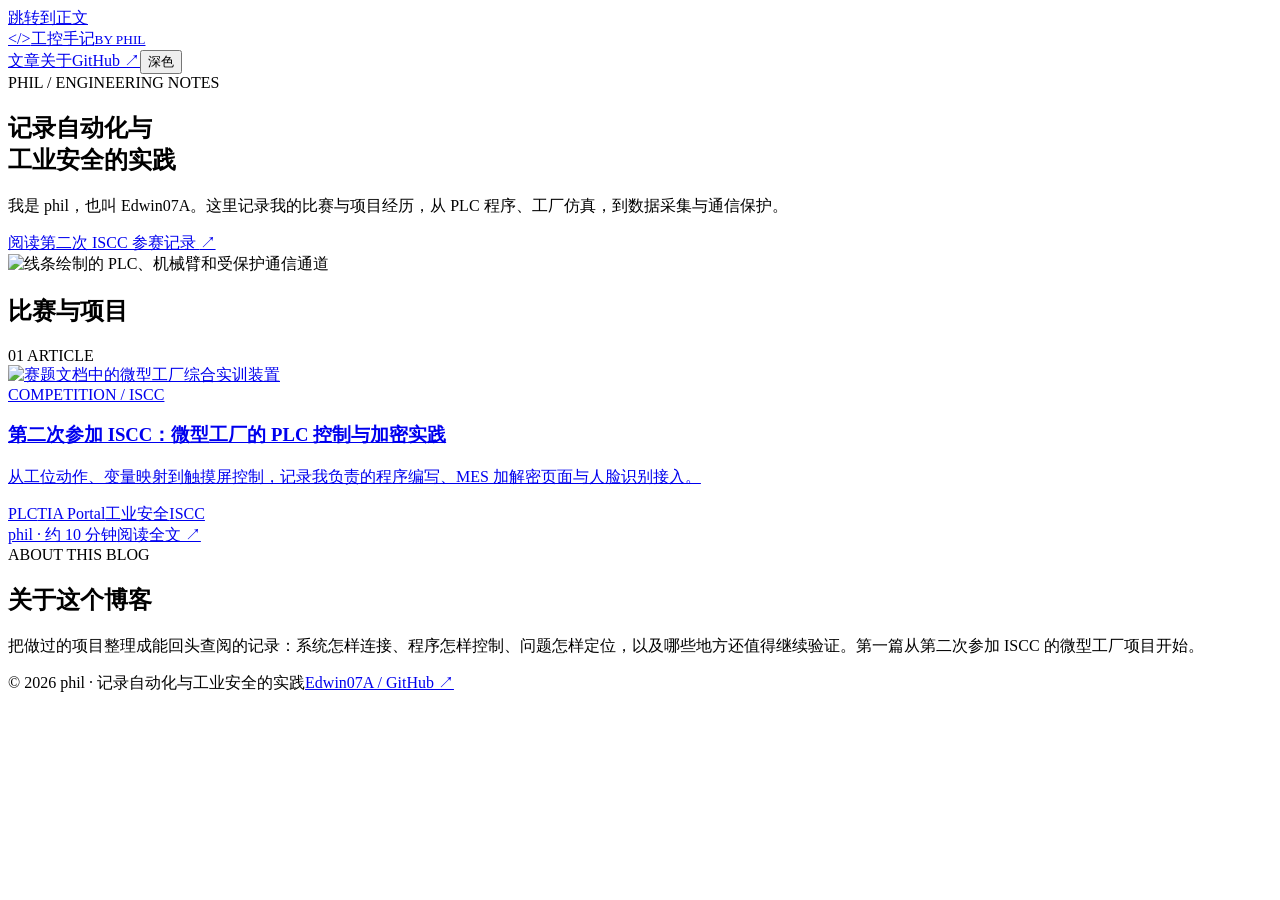
==== index.html @ 3b3b58c2 "ISCC 比赛复盘" ====
<!doctype html>
<html lang="zh-CN"><head><meta charset="utf-8"><meta name="viewport" content="width=device-width, initial-scale=1">
<title>首页 · phil 的工控手记</title><meta name="description" content="phil 的个人博客，记录 ISCC 比赛、PLC 自动化与工业安全实践。">
<meta name="author" content="phil"><meta name="color-scheme" content="light dark"><meta property="og:title" content="首页"><meta property="og:description" content="phil 的个人博客，记录 ISCC 比赛、PLC 自动化与工业安全实践。"><meta property="og:type" content="website"><meta property="og:locale" content="zh_CN">
<link rel="icon" type="image/svg+xml" href="assets/favicon.svg"><link rel="stylesheet" href="assets/style.css"><script src="assets/site.js" defer></script>
</head><body><a class="skip-link" href="#main">跳转到正文</a>
<header class="site-header"><div class="wrap header-inner">
<a class="brand" href="index.html" aria-label="phil 的工控手记首页"><span class="brand-mark" aria-hidden="true">&lt;/&gt;</span>工控手记<small>BY PHIL</small></a>
<nav aria-label="主导航"><a href="index.html#posts">文章</a><a class="about-link" href="index.html#about">关于</a><a href="https://github.com/Edwin07A" target="_blank" rel="noopener noreferrer">GitHub ↗</a><button class="theme-toggle" type="button" data-theme-toggle>深色</button></nav>
</div></header><main id="main" class="wrap"><section class="hero" aria-labelledby="hero-title"><div>
<div class="eyebrow">PHIL / ENGINEERING NOTES</div><h1 id="hero-title">记录自动化与<br>工业安全的实践</h1>
<p>我是 phil，也叫 Edwin07A。这里记录我的比赛与项目经历，从 PLC 程序、工厂仿真，到数据采集与通信保护。</p>
<a class="intro-link" href="micro-factory.html">阅读第二次 ISCC 参赛记录 <span aria-hidden="true">↗</span></a></div>
<img class="hero-art" src="assets/images/notebook.svg" alt="线条绘制的 PLC、机械臂和受保护通信通道" width="500" height="390"></section>
<section id="posts" aria-labelledby="posts-title"><div class="section-heading"><h2 id="posts-title">比赛与项目</h2><span>01 ARTICLE</span></div>
<a class="post-card" href="micro-factory.html"><img src="assets/images/control-platform.jpg" alt="赛题文档中的微型工厂综合实训装置" width="915" height="686"><div class="post-content"><div class="eyebrow">COMPETITION / ISCC</div><h3>第二次参加 ISCC：微型工厂的 PLC 控制与加密实践</h3><p>从工位动作、变量映射到触摸屏控制，记录我负责的程序编写、MES 加解密页面与人脸识别接入。</p><div class="tags"><span class="tag">PLC</span><span class="tag">TIA Portal</span><span class="tag">工业安全</span><span class="tag">ISCC</span></div><div class="post-bottom"><span>phil · 约 10 分钟</span><span>阅读全文 ↗</span></div></div></a></section>
<section id="about" class="about" aria-labelledby="about-title"><div><div class="eyebrow">ABOUT THIS BLOG</div><h2 id="about-title">关于这个博客</h2></div><p>把做过的项目整理成能回头查阅的记录：系统怎样连接、程序怎样控制、问题怎样定位，以及哪些地方还值得继续验证。第一篇从第二次参加 ISCC 的微型工厂项目开始。</p></section></main><footer class="site-footer"><div class="wrap footer-inner"><span>© 2026 phil · 记录自动化与工业安全的实践</span><a href="https://github.com/Edwin07A" target="_blank" rel="noopener noreferrer">Edwin07A / GitHub ↗</a></div></footer></body></html>
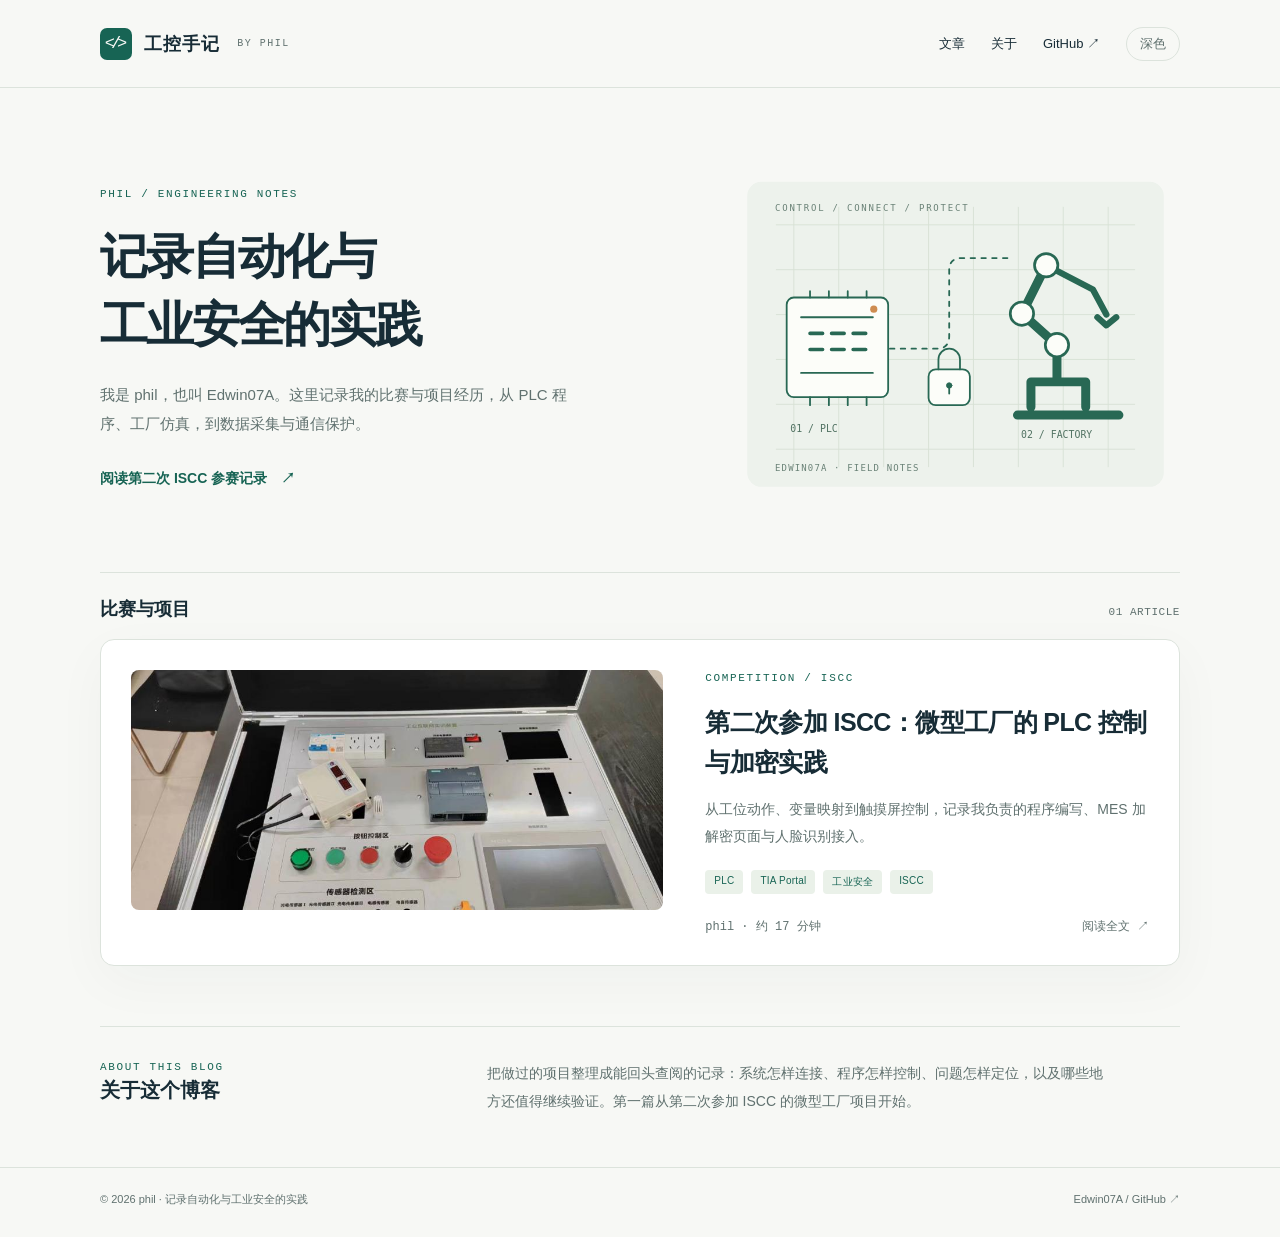
==== commit c36e0388: "Add files via upload" ====
--- a/index.html
+++ b/index.html
@@ -13,5 +13,5 @@
 <a class="intro-link" href="micro-factory.html">阅读第二次 ISCC 参赛记录 <span aria-hidden="true">↗</span></a></div>
 <img class="hero-art" src="assets/images/notebook.svg" alt="线条绘制的 PLC、机械臂和受保护通信通道" width="500" height="390"></section>
 <section id="posts" aria-labelledby="posts-title"><div class="section-heading"><h2 id="posts-title">比赛与项目</h2><span>01 ARTICLE</span></div>
-<a class="post-card" href="micro-factory.html"><img src="assets/images/control-platform.jpg" alt="赛题文档中的微型工厂综合实训装置" width="915" height="686"><div class="post-content"><div class="eyebrow">COMPETITION / ISCC</div><h3>第二次参加 ISCC：微型工厂的 PLC 控制与加密实践</h3><p>从工位动作、变量映射到触摸屏控制，记录我负责的程序编写、MES 加解密页面与人脸识别接入。</p><div class="tags"><span class="tag">PLC</span><span class="tag">TIA Portal</span><span class="tag">工业安全</span><span class="tag">ISCC</span></div><div class="post-bottom"><span>phil · 约 10 分钟</span><span>阅读全文 ↗</span></div></div></a></section>
+<a class="post-card" href="micro-factory.html"><img src="assets/images/control-platform.jpg" alt="赛题文档中的微型工厂综合实训装置" width="915" height="686"><div class="post-content"><div class="eyebrow">COMPETITION / ISCC</div><h3>第二次参加 ISCC：微型工厂的 PLC 控制与加密实践</h3><p>从工位动作、变量映射到触摸屏控制，记录我负责的程序编写、MES 加解密页面与人脸识别接入。</p><div class="tags"><span class="tag">PLC</span><span class="tag">TIA Portal</span><span class="tag">工业安全</span><span class="tag">ISCC</span></div><div class="post-bottom"><span>phil · 约 17 分钟</span><span>阅读全文 ↗</span></div></div></a></section>
 <section id="about" class="about" aria-labelledby="about-title"><div><div class="eyebrow">ABOUT THIS BLOG</div><h2 id="about-title">关于这个博客</h2></div><p>把做过的项目整理成能回头查阅的记录：系统怎样连接、程序怎样控制、问题怎样定位，以及哪些地方还值得继续验证。第一篇从第二次参加 ISCC 的微型工厂项目开始。</p></section></main><footer class="site-footer"><div class="wrap footer-inner"><span>© 2026 phil · 记录自动化与工业安全的实践</span><a href="https://github.com/Edwin07A" target="_blank" rel="noopener noreferrer">Edwin07A / GitHub ↗</a></div></footer></body></html>
--- a/assets/style.css
+++ b/assets/style.css
@@ -0,0 +1,10 @@
+@charset "UTF-8";
+:root{color-scheme:light;--bg:#f7f8f5;--paper:#fff;--text:#172c36;--muted:#60716f;--line:#dce3dc;--accent:#176454;--soft:#eaf1e9;--code:#182e35;--code-text:#e2eee7;--shadow:0 16px 54px #19362d09}
+:root[data-theme=dark]{color-scheme:dark;--bg:#121c20;--paper:#19262c;--text:#e0e9e4;--muted:#a3b3ac;--line:#34433f;--accent:#9bcdb4;--soft:#243a32;--code:#0d171d;--code-text:#deebe2;--shadow:none}
+*{box-sizing:border-box}html{scroll-behavior:smooth;scroll-padding-top:95px}body{margin:0;background:var(--bg);color:var(--text);font-family:Inter,"Segoe UI","Microsoft YaHei",sans-serif;-webkit-font-smoothing:antialiased}a{color:inherit;text-underline-offset:5px}a:hover{color:var(--accent)}button{font:inherit}a:focus-visible,button:focus-visible{outline:3px solid var(--accent);outline-offset:5px}.skip-link{position:absolute;top:-80px;left:20px;background:var(--paper);padding:12px;z-index:10}.skip-link:focus{top:12px}.wrap{max-width:1160px;padding:0 40px;margin:auto}.site-header{height:88px;border-bottom:1px solid var(--line)}.header-inner{height:100%;display:flex;align-items:center;justify-content:space-between;gap:20px}.brand{display:flex;align-items:center;gap:12px;text-decoration:none;font-size:18px;font-weight:700;letter-spacing:.06em}.brand-mark{display:grid;place-items:center;width:32px;height:32px;background:var(--accent);color:var(--bg);border-radius:7px;font:17px Consolas,monospace;letter-spacing:-4px;padding-right:4px}.brand small{color:var(--muted);font:10px Consolas,monospace;letter-spacing:.15em;font-weight:400;margin-left:5px}nav{display:flex;gap:26px;align-items:center;font-size:13px}nav a{text-decoration:none}.theme-toggle{background:transparent;color:var(--muted);border:1px solid var(--line);border-radius:100px;padding:7px 13px;cursor:pointer}.eyebrow{font:11px/1.6 Consolas,monospace;letter-spacing:.15em;color:var(--accent);text-transform:uppercase}.hero{padding:74px 0 60px;display:grid;grid-template-columns:1.25fr 1fr;gap:70px;align-items:center}.hero h1{font-size:clamp(32px,3.8vw,48px);line-height:1.4;letter-spacing:-.045em;margin:20px 0 22px;font-weight:650}.hero p{font-size:15px;line-height:1.95;color:var(--muted);max-width:470px}.hero-art{width:100%;height:auto}.intro-link{display:inline-flex;align-items:center;gap:14px;color:var(--accent);font-size:14px;font-weight:600;margin-top:17px;text-decoration:none}.section-heading{display:flex;justify-content:space-between;align-items:baseline;padding:24px 0 18px;border-top:1px solid var(--line)}.section-heading h2{font-size:18px;margin:0}.section-heading span{font:11px Consolas,monospace;letter-spacing:.05em;color:var(--muted)}.post-card{display:grid;grid-template-columns:1.2fr 1fr;gap:42px;padding:30px;background:var(--paper);border:1px solid var(--line);border-radius:14px;box-shadow:var(--shadow);text-decoration:none}.post-card img{width:100%;height:240px;object-fit:cover;object-position:center;background:#ecf0e9;border-radius:8px}.post-content{align-self:center}.post-content h3{font-size:25px;line-height:1.6;margin:14px 0;color:var(--text);letter-spacing:-.025em}.post-content p{font-size:14px;line-height:1.95;color:var(--muted);margin:0 0 20px}.tags{display:flex;gap:8px;flex-wrap:wrap}.tag{font-size:10px;letter-spacing:.02em;padding:5px 9px;border-radius:4px;background:var(--soft);color:var(--accent)}.post-bottom{margin-top:24px;display:flex;justify-content:space-between;font:12px Consolas,monospace;color:var(--muted)}.about{display:grid;grid-template-columns:1fr 2fr;gap:40px;margin-top:60px;padding:32px 0 52px;border-top:1px solid var(--line)}.about h2{font-size:20px;margin:0}.about p{color:var(--muted);font-size:14px;line-height:2;margin:0;max-width:620px}.site-footer{border-top:1px solid var(--line);padding:24px 0 30px;color:var(--muted);font-size:11px}.footer-inner{display:flex;justify-content:space-between;gap:18px}.site-footer a{text-decoration:none}.reading-progress{position:fixed;top:0;left:0;right:0;height:3px;background:var(--accent);z-index:5;transform:scaleX(0);transform-origin:left}.article-header{padding:48px 0 37px;border-bottom:1px solid var(--line);margin-bottom:36px}.back-link{font-size:12px;text-decoration:none;color:var(--muted)}.article-header .eyebrow{margin-top:33px}.article-header h1{font-size:clamp(28px,3.5vw,42px);line-height:1.5;letter-spacing:-.035em;max-width:870px;margin:17px 0}.article-deck{font-size:15px;line-height:1.9;color:var(--muted);max-width:780px}.article-meta{display:flex;gap:22px;align-items:center;color:var(--muted);font-size:11px;margin:23px 0 17px}.article-layout{display:grid;grid-template-columns:minmax(0,760px) minmax(0,230px);gap:70px;padding-bottom:70px;align-items:start}.article-body{min-width:0;font-size:15px;line-height:2.05;overflow-wrap:anywhere}.article-body p{margin:0 0 22px}.article-body h2{font-size:23px;line-height:1.6;margin:48px 0 21px;letter-spacing:-.025em}.article-body h2:first-child{margin-top:0}.article-body h3{font-size:18px;line-height:1.65;margin:30px 0 17px}.article-body img{max-width:100%;display:block;margin:28px auto 14px;border-radius:9px;border:1px solid var(--line);background:white}.article-body img[src$="control-platform.jpg"]{max-height:440px;width:auto;object-fit:contain}.article-body .figure-note{font-size:11px;line-height:1.8;color:var(--muted);text-align:center;margin:-3px 0 28px}.article-body pre{font:12px/1.85 Consolas,"Microsoft YaHei",monospace;background:var(--code);color:var(--code-text);padding:22px 24px;border-radius:9px;overflow-x:auto;margin:25px 0 28px;tab-size:4}.article-body :not(pre)>code{font: .87em Consolas,monospace;background:var(--soft);padding:3px 6px;border-radius:4px;overflow-wrap:anywhere}.article-body table{width:100%;border-collapse:collapse;font-size:12px;line-height:1.9;margin:28px 0}.article-body th,.article-body td{padding:12px 10px;text-align:left;border-bottom:1px solid var(--line);vertical-align:top}.article-body th{background:var(--soft);color:var(--accent);font-weight:600}.article-body th:first-child{width:22%}.article-aside{position:sticky;top:32px;border-left:1px solid var(--line);padding-left:23px}.aside-label{font:10px/1.7 Consolas,monospace;letter-spacing:.14em;color:var(--muted);margin:0 0 16px}.toc ul{list-style:none;padding:0;margin:0}.toc li{margin:0 0 13px}.toc a{font-size:12px;color:var(--muted);text-decoration:none;line-height:1.8;display:block}.toc a.active,.toc a:hover{color:var(--accent)}.aside-bottom{margin-top:28px;padding-top:20px;border-top:1px solid var(--line);font-size:11px;color:var(--muted)}.article-end{margin-top:40px;padding-top:25px;border-top:1px solid var(--line);font-size:13px;color:var(--accent)}
+.article-header h1{text-wrap:balance}.article-body{width:100%}
+@media(min-width:1500px){.wrap{max-width:1220px}.hero{padding-top:90px;padding-bottom:75px}.hero h1{font-size:49px}}
+@media(max-width:900px){.wrap{padding:0 26px}.hero{gap:26px;padding-top:45px}.hero h1{font-size:34px}.brand small{display:none}.post-card{gap:25px;padding:24px}.post-content h3{font-size:21px}.post-card img{height:235px}.article-layout{grid-template-columns:minmax(0,1fr);gap:0}.article-aside{position:static;grid-row:1;border-left:0;border-bottom:1px solid var(--line);padding:0 0 20px;margin-bottom:30px}.toc ul{display:flex;flex-wrap:wrap;gap:8px 20px}.toc li{margin:0}.aside-bottom{display:none}.article-header{margin-bottom:25px}.article-body{max-width:760px;margin:auto}}
+@media(max-width:600px){.wrap{padding:0 21px}.site-header{height:72px}.brand{font-size:16px;gap:8px}nav{gap:17px;font-size:12px}.theme-toggle{padding:5px 10px}nav .about-link{display:none}.hero{grid-template-columns:1fr;gap:18px;padding:39px 0 35px}.hero h1{font-size:34px;max-width:400px;margin:15px 0 18px}.hero p{font-size:14px}.hero-art{max-height:200px;object-fit:contain}.intro-link{margin-top:9px}.section-heading{padding-top:19px}.post-card{grid-template-columns:1fr;gap:20px;padding:20px;border-radius:10px}.post-card img{height:195px}.post-content h3{font-size:21px;margin:10px 0}.post-content p{font-size:13px}.post-bottom{margin-top:20px}.about{grid-template-columns:1fr;gap:15px;margin-top:35px;padding:27px 0 35px}.about h2{font-size:18px}.about p{font-size:13px}.footer-inner{flex-direction:column;gap:10px}.article-header{padding-top:29px}.article-header .eyebrow{margin-top:26px}.article-header h1{font-size:28px}.article-deck{font-size:14px}.article-meta{gap:14px;flex-wrap:wrap}.article-body{font-size:14px;line-height:2.05}.article-body h2{font-size:21px;margin-top:37px}.article-body h3{font-size:17px}.article-body pre{padding:17px 15px;font-size:11px}.article-body th,.article-body td{padding:9px 5px;font-size:11px}.article-body th:first-child{width:25%}.toc a{font-size:11px}.toc ul{gap:7px 16px}.article-layout{padding-bottom:38px}}
+@media(prefers-reduced-motion:reduce){html{scroll-behavior:auto}*{transition:none!important}}
+@media print{.site-header,.site-footer,.article-aside,.reading-progress,.back-link{display:none}.wrap{max-width:none;padding:0}.article-layout{display:block}.article-header{padding-top:0}.article-body pre{white-space:pre-wrap;border:1px solid #ccc}.article-body img{max-height:320px}body{background:white;color:black}.article-body h2{break-after:avoid}.article-body pre,.article-body tr{break-inside:avoid}}
